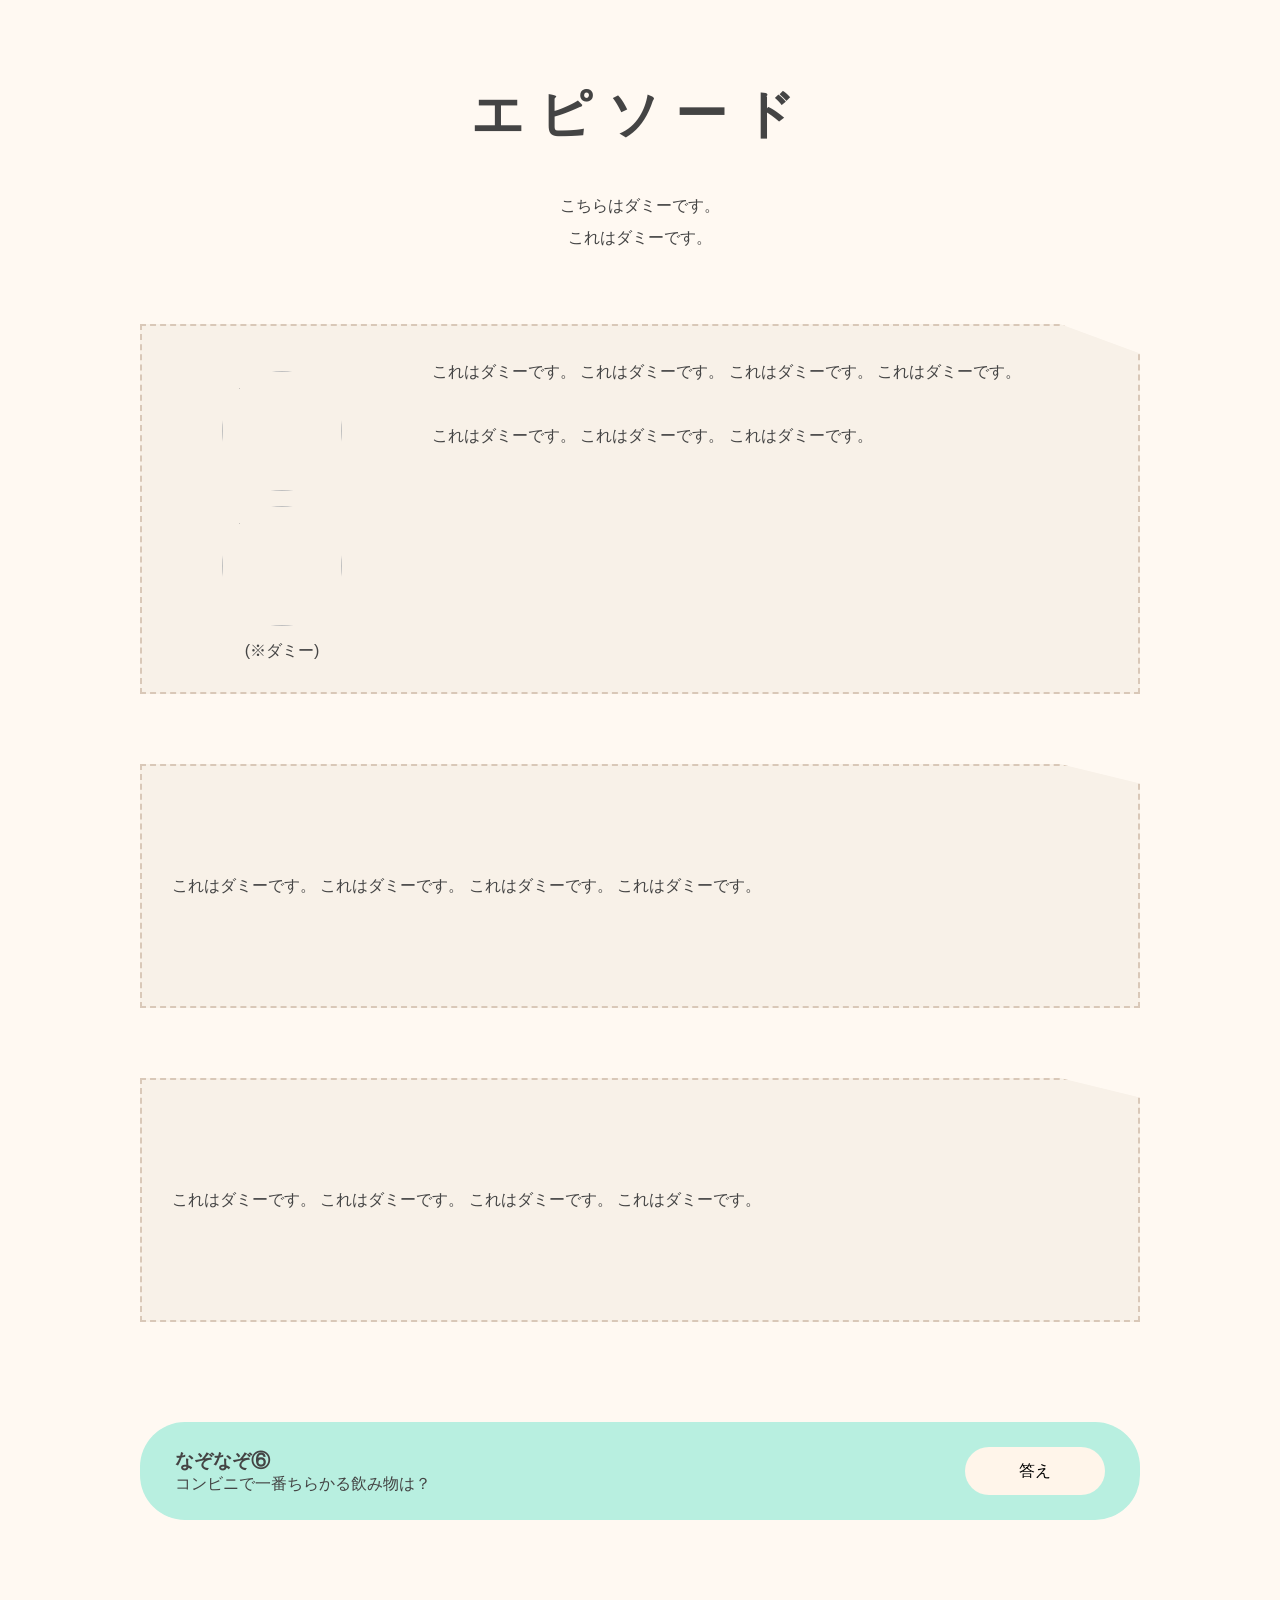
==== episode.html @ 3ba433cc "Add files via upload" ====
<!doctype html>
<html lang="ja">
  <head>
    <meta charset="UTF-8" />
    <meta name="viewport" content="width=device-width, initial-scale=1.0" />

    <title>エピソード</title>

    <link rel="stylesheet" href="css/episode.css" />
  </head>

  <body>
    <section class="episode">
      <h2>エピソード</h2>

      <p class="intro">
        こちらはダミーです。
        <br />
        これはダミーです。
      </p>

      <!-- エピソード１ -->

      <div class="episode-box">
        <div class="images">
          <img src="img/photo1.png" alt="" />
          <img src="img/photo2.png" alt="" />

          <p>(※ダミー)</p>
        </div>

        <div class="text">
          <p>
            これはダミーです。 これはダミーです。 これはダミーです。 これはダミーです。

            <br />
            <br />

            これはダミーです。 これはダミーです。 これはダミーです。
          </p>
        </div>
      </div>

      <!-- エピソード２ -->

      <div class="episode-box">
        <div class="text full">
          <p>これはダミーです。 これはダミーです。 これはダミーです。 これはダミーです。</p>
        </div>
      </div>

      <!-- エピソード３ -->

      <div class="episode-box">
        <div class="text full">
          <p>これはダミーです。 これはダミーです。 これはダミーです。 これはダミーです。</p>
        </div>
      </div>
    </section>

    <section class="quiz">
      <div class="quiz-box">
        <div>
          <h3>なぞなぞ⑥</h3>

          <p>コンビニで一番ちらかる飲み物は？</p>
        </div>

        <button>答え</button>
      </div>
    </section>
  </body>
</html>
---- css/episode.css ----
* {
  margin: 0;
  padding: 0;
  box-sizing: border-box;
}

body {
  background: #fff9f2;
  font-family: "Noto Sans JP", sans-serif;
  color: #444;
}

section {
  width: 1000px;
  margin: 80px auto;
}

h2 {
  text-align: center;
  font-size: 52px;
  letter-spacing: 15px;
  margin-bottom: 40px;
}

.intro {
  text-align: center;
  line-height: 2;
  margin-bottom: 70px;
}

/* エピソード */

.episode-box {
  display: flex;

  gap: 40px;

  background: #f8f1e8;

  border: 2px dashed #d9c8b8;

  padding: 30px;

  margin-bottom: 70px;

  clip-path: polygon(0 0, 92% 0, 100% 8%, 100% 100%, 0 100%);
}

.images {
  width: 220px;

  text-align: center;
}

.images img {
  width: 120px;

  height: 120px;

  border-radius: 50%;

  object-fit: cover;

  display: block;

  margin: 15px auto;
}

.text {
  flex: 1;

  line-height: 2;
}

.full {
  width: 100%;

  min-height: 180px;

  display: flex;

  align-items: center;
}

/* なぞなぞ */

.quiz {
  margin-top: 100px;
}

.quiz-box {
  background: #b8efe0;

  padding: 25px 35px;

  border-radius: 45px;

  display: flex;

  justify-content: space-between;

  align-items: center;
}

.quiz button {
  width: 140px;

  height: 48px;

  border: none;

  background: #fff5ea;

  border-radius: 25px;

  cursor: pointer;

  font-size: 16px;
}
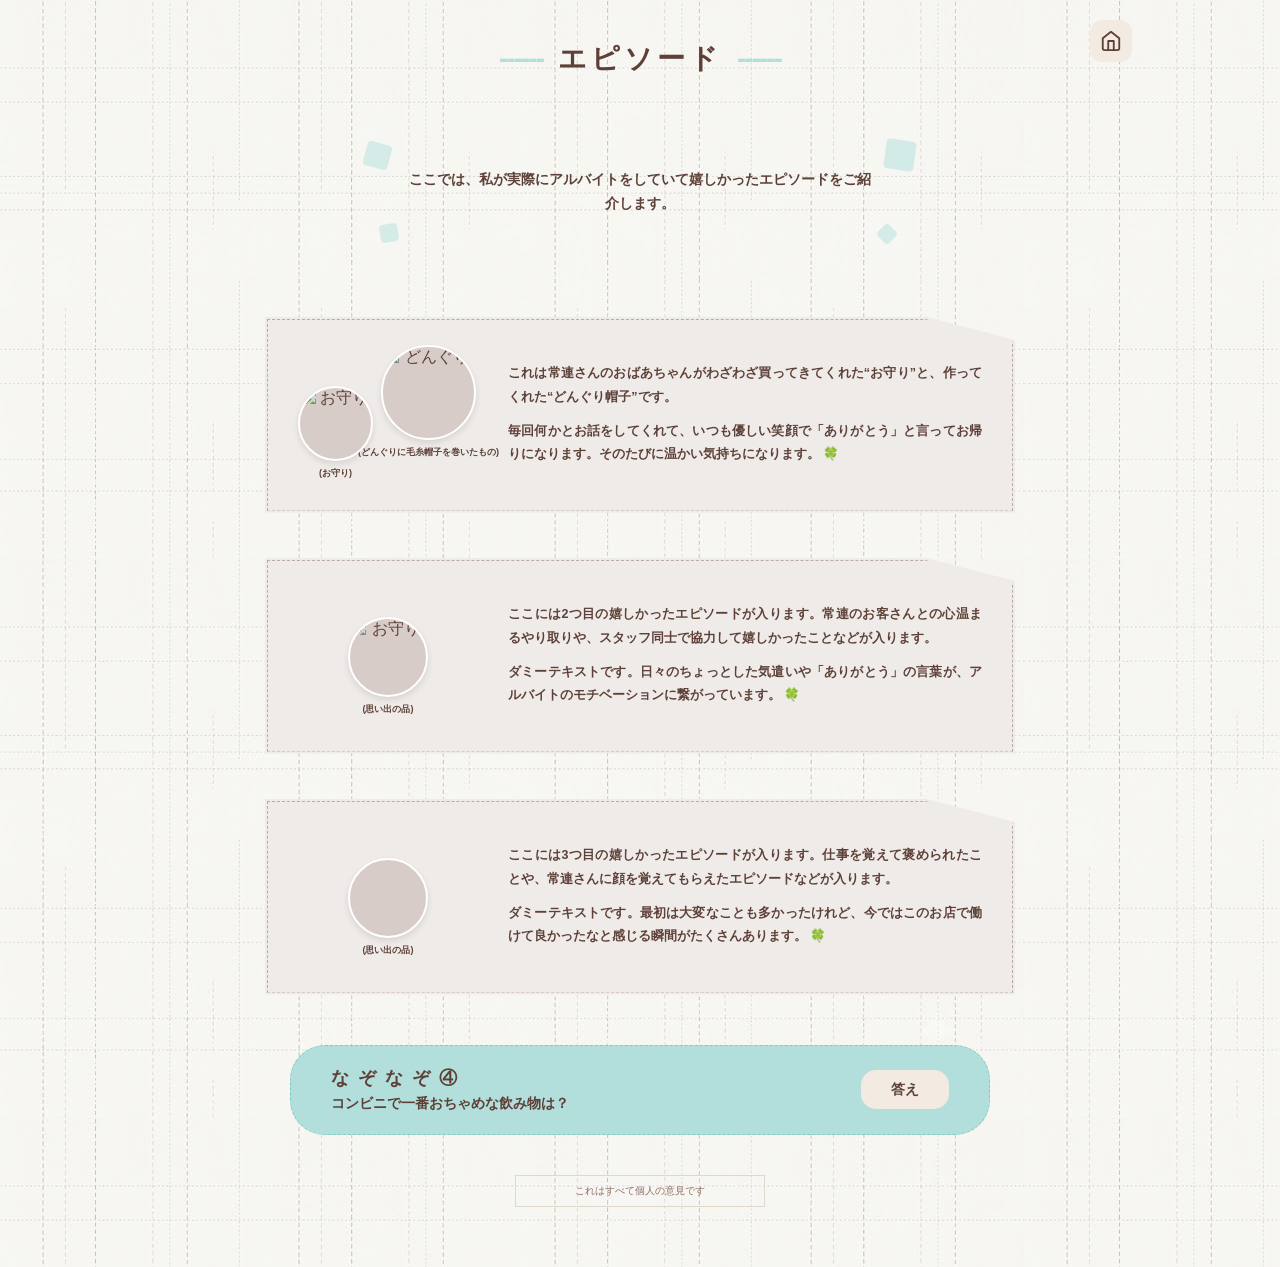
==== commit a951fd4c: "Add files via upload" ====
--- a/episode.html
+++ b/episode.html
@@ -1,73 +1,112 @@
-<!doctype html>
+<!DOCTYPE html>
 <html lang="ja">
-  <head>
-    <meta charset="UTF-8" />
-    <meta name="viewport" content="width=device-width, initial-scale=1.0" />
+<head>
+  <meta charset="UTF-8">
+  <meta name="viewport" content="width=device-width, initial-scale=1.0">
+  <title>エピソード</title>
+  <link rel="stylesheet" href="css/episode.css">
+</head>
+<body>
 
-    <title>エピソード</title>
+  <div class="container">
+    <!-- ホームボタン -->
+    <a href="index.html" class="home-btn">
+      <svg width="22" height="22" viewBox="0 0 24 24" fill="none" stroke="#5d4037" stroke-width="2" stroke-linecap="round" stroke-linejoin="round">
+        <path d="M3 9l9-7 9 7v11a2 2 0 0 1-2 2H5a2 2 0 0 1-2-2z"></path>
+        <polyline points="9 22 9 12 15 12 15 22"></polyline>
+      </svg>
+    </a>
 
-    <link rel="stylesheet" href="css/episode.css" />
-  </head>
+ <!-- メインタイトル -->
+<h1 class="section-title">エピソード</h1>
 
-  <body>
-    <section class="episode">
-      <h2>エピソード</h2>
+<!-- 紹介文 ＆ 背景の四角形装飾 -->
+<div class="intro-wrapper">
+  <div class="deco-square square1"></div>
+  <div class="deco-square square2"></div>
+  <div class="deco-square square3"></div>
+  <div class="deco-square square4"></div>
+  <p class="intro-text">ここでは、私が実際にアルバイトをしていて嬉しかったエピソードをご紹介します。</p>
+</div>
+    <!-- エピソードリスト -->
+    <div class="episode-layout">
+      
+      <!-- エピソード 1 -->
+      <article class="episode-card">
+        <div class="card-inner">
+          <!-- 左側：画像エリア -->
+          <div class="image-area">
+            <div class="img-wrapper thumb-donguri">
+              <div class="circle-img">
+                 <img src="img/どんぐり.png" alt="どんぐり"> 
+              </div>
+              <span>(どんぐりに毛糸帽子を巻いたもの)</span>
+            </div>
+            <div class="img-wrapper thumb-omamori">
+              <div class="circle-img">
+                 <img src="img/お守り.png" alt="お守り">
+              </div>
+              <span>(お守り)</span>
+            </div>
+          </div>
+          <!-- 右側：テキストエリア -->
+          <div class="text-area">
+            <p>これは常連さんのおばあちゃんがわざわざ買ってきてくれた“お守り”と、作ってくれた“どんぐり帽子”です。</p>
+            <p>毎回何かとお話をしてくれて、いつも優しい笑顔で「ありがとう」と言ってお帰りになります。そのたびに温かい気持ちになります。 🍀</p>
+          </div>
+        </div>
+      </article>
 
-      <p class="intro">
-        こちらはダミーです。
-        <br />
-        これはダミーです。
-      </p>
+      <!-- エピソード 2 (ダミー) -->
+      <article class="episode-card">
+        <div class="card-inner">
+          <div class="image-area">
+            <div class="img-wrapper">
+              <div class="circle-img">
+              <img src="img/お守り.png" alt="お守り">
+              </div>
+              <span>(思い出の品)</span>
+            </div>
+          </div>
+          <div class="text-area">
+            <p>ここには2つ目の嬉しかったエピソードが入ります。常連のお客さんとの心温まるやり取りや、スタッフ同士で協力して嬉しかったことなどが入ります。</p>
+            <p>ダミーテキストです。日々のちょっとした気遣いや「ありがとう」の言葉が、アルバイトのモチベーションに繋がっています。 🍀</p>
+          </div>
+        </div>
+      </article>
 
-      <!-- エピソード１ -->
+      <!-- エピソード 3 (ダミー) -->
+      <article class="episode-card">
+        <div class="card-inner">
+          <div class="image-area">
+            <div class="img-wrapper">
+              <div class="circle-img"></div>
+              <span>(思い出の品)</span>
+            </div>
+          </div>
+          <div class="text-area">
+            <p>ここには3つ目の嬉しかったエピソードが入ります。仕事を覚えて褒められたことや、常連さんに顔を覚えてもらえたエピソードなどが入ります。</p>
+            <p>ダミーテキストです。最初は大変なことも多かったけれど、今ではこのお店で働けて良かったなと感じる瞬間がたくさんあります。 🍀</p>
+          </div>
+        </div>
+      </article>
 
-      <div class="episode-box">
-        <div class="images">
-          <img src="img/photo1.png" alt="" />
-          <img src="img/photo2.png" alt="" />
+    </div>
 
-          <p>(※ダミー)</p>
-        </div>
+    <!-- なぞなぞボックス ④ -->
+    <div class="nazonazo-box">
+      <div class="nazonazo-left">
+        <h3>な ぞ な ぞ ④</h3>
+        <p>コンビニで一番おちゃめな飲み物は？</p>
+      </div>
+      <button class="answer-btn">答え</button>
+    </div>
 
-        <div class="text">
-          <p>
-            これはダミーです。 これはダミーです。 これはダミーです。 これはダミーです。
-
-            <br />
-            <br />
-
-            これはダミーです。 これはダミーです。 これはダミーです。
-          </p>
-        </div>
-      </div>
-
-      <!-- エピソード２ -->
-
-      <div class="episode-box">
-        <div class="text full">
-          <p>これはダミーです。 これはダミーです。 これはダミーです。 これはダミーです。</p>
-        </div>
-      </div>
-
-      <!-- エピソード３ -->
-
-      <div class="episode-box">
-        <div class="text full">
-          <p>これはダミーです。 これはダミーです。 これはダミーです。 これはダミーです。</p>
-        </div>
-      </div>
-    </section>
-
-    <section class="quiz">
-      <div class="quiz-box">
-        <div>
-          <h3>なぞなぞ⑥</h3>
-
-          <p>コンビニで一番ちらかる飲み物は？</p>
-        </div>
-
-        <button>答え</button>
-      </div>
-    </section>
-  </body>
-</html>
+    <!-- フッター -->
+    <div class="footer-note">
+      これはすべて個人の意見です
+    </div>
+  </div>
+<script src="js/js/script.js"></script>
+</body>
+</html>
--- a/css/episode.css
+++ b/css/episode.css
@@ -1,119 +1,515 @@
-* {
+/* --- 全体ベーススタイル --- */
+*, *::before, *::after {
+  box-sizing: border-box;
   margin: 0;
   padding: 0;
-  box-sizing: border-box;
 }
 
 body {
-  background: #fff9f2;
-  font-family: "Noto Sans JP", sans-serif;
-  color: #444;
-}
-
-section {
-  width: 1000px;
-  margin: 80px auto;
-}
-
-h2 {
+  font-family: 'Helvetica Neue', Arial, 'Hiragino Kaku Gothic ProN', 'Hiragino Sans', Meiryo, sans-serif;
+  background-color: #faf8f5;
+  color: #5d4037;
+  display: flex;
+  justify-content: center;
+  overflow-x: hidden; /* 画面外への予期せぬはみ出しを完全に防ぐ安全ガード */
+  /* 👇 画像の上に「70%の濃さのベース色(#faf8f5)」を重ねて画像を薄く見せる指定 */
+  background-image: 
+    url("gazou.jpg");
+}
+
+/* メインコンテナ */
+.container {
+  position: relative;
+  width: 100%;
+  max-width: 1024px;
+  padding: 40px;
+  display: flex;
+  flex-direction: column;
+  align-items: center;
+}
+
+/* ホームボタン */
+.home-btn {
+  position: absolute;
+  top: 20px;
+  right: 20px;
+  background-color: #f3ebe1;
+  border-radius: 12px;
+  padding: 10px;
+  display: flex;
+  justify-content: center;
+  align-items: center;
+  text-decoration: none;
+  z-index: 10;
+  transition: background-color 0.3s ease, opacity 0.3s ease, transform 0.3s ease, box-shadow 0.3s ease;
+}
+
+.home-btn:hover {
+  background-color: #f3ebe1;
+  opacity: 0.8;
+  transform: translateY(-1.5px);
+  box-shadow: 0 3px 8px rgba(93, 64, 55, 0.15);
+}
+
+/* --- タイトルエリア --- */
+.title-wrapper {
+  margin-top: 20px;
+  margin-bottom: 20px;
+  padding: 10px 20px;
+}
+
+.section-title {
+  font-size: 24px;
+  position: relative;
+  letter-spacing: 4px;
   text-align: center;
-  font-size: 52px;
-  letter-spacing: 15px;
+}
+
+.section-title::before, 
+.section-title::after {
+  content: "------";
+  color: #b2dfdb;
+  margin: 0 15px;
+  letter-spacing: -2px;
+}
+
+/* --- intro-text 周りの四角形装飾エリア --- */
+.intro-wrapper {
+  position: relative;
+  margin-bottom: 60px;
+  padding: 15px 30px;
+  display: flex;
+  justify-content: center;
+  align-items: center;
+  max-width: 550px;
+  width: 100%;
+}
+
+.intro-text {
+  position: relative;
+  z-index: 2; /* 四角形装飾の上に文字を表示 */
+  font-size: 12px;
+  font-weight: bold;
+  text-align: center;
+  line-height: 1.8;
+  padding: 5px 10px;
+}
+
+/* intro背景のプカプカ四角形（四隅配置） */
+.deco-square {
+  position: absolute;
+  background-color: #b2dfdb;
+  opacity: 0.5;
+  z-index: 1;
+  border-radius: 4px;
+}
+
+.square1 { 
+  width: 25px; 
+  height: 25px; 
+  left: 0px; 
+  top: -5px; 
+  transform: rotate(15deg); 
+  background-color: #b2dfdb;
+}
+
+.square2 { 
+  width: 18px; 
+  height: 18px; 
+  left: 15px; 
+  bottom: -5px; 
+  transform: rotate(-10deg); 
+  background-color: #b2dfdb;
+}
+
+.square3 { 
+  width: 30px; 
+  height: 30px; 
+  right: 0px; 
+  top: -8px; 
+  transform: rotate(8deg); 
+  background-color: #b2dfdb;
+}
+
+.square4 { 
+  width: 16px; 
+  height: 16px; 
+  right: 20px; 
+  bottom: -5px; 
+  transform: rotate(45deg); 
+  background-color: #b2dfdb;
+}
+
+/* ===================================================
+   📱 デフォルト：スマホ版ベース (402px以下基準)
+   =================================================== */
+.episode-layout {
+  display: flex;
+  flex-direction: column;
+  gap: 35px;
+  width: 100%;
+  margin-bottom: 50px;
+}
+
+/* 右上カットの点線エピソードカード */
+.episode-card {
+  width: 100%;
+  background-color: #efebe9;
+  padding: 2px;
+  position: relative;
+  clip-path: polygon(0 0, 88% 0, 100% 12%, 100% 100%, 0 100%);
+}
+
+.card-inner {
+  width: 100%;
+  height: 100%;
+  border: 1.5px dashed #bcaaa4;
+  clip-path: polygon(0 0, 88% 0, 100% 12%, 100% 100%, 0 100%);
+  padding: 25px 20px;
+  display: flex;
+  flex-direction: column;
+  gap: 20px;
+  align-items: center;
+}
+
+/* 画像エリア設定 */
+.image-area {
+  display: flex;
+  justify-content: center;
+  align-items: flex-end;
+  gap: 15px;
+  width: 100%;
+}
+
+.img-wrapper {
+  display: flex;
+  flex-direction: column;
+  align-items: center;
+  gap: 6px;
+  text-align: center;
+}
+
+.img-wrapper span {
+  font-size: 9px;
+  font-weight: bold;
+  white-space: nowrap;
+}
+
+/* 丸い画像枠 */
+.circle-img {
+  width: 80px;
+  height: 80px;
+  border-radius: 50%;
+  background-color: #d7ccc8;
+  overflow: hidden;
+  border: 2px solid #fff;
+  box-shadow: 0 3px 6px rgba(0,0,0,0.1);
+  display: flex;
+  justify-content: center;
+  align-items: center;
+}
+
+.circle-img img {
+  width: 100%;
+  height: 100%;
+  object-fit: cover;
+}
+
+/* テキストエリア設定 */
+.text-area {
+  font-size: 11.5px;
+  font-weight: bold;
+  line-height: 1.8;
+  text-align: justify;
+}
+
+.text-area p {
+  margin-bottom: 10px;
+}
+
+.text-area p:last-child {
+  margin-bottom: 0;
+}
+
+/* --- なぞなぞ --- */
+.nazonazo-box {
+  width: 100%;
+  max-width: 700px;
+  background-color: #b2dfdb;
+  border-radius: 35px;
+  border: 1px dashed #80cbc4;
+  padding: 20px;
+  display: flex;
+  flex-direction: column;
+  gap: 15px;
+  text-align: center;
   margin-bottom: 40px;
-}
-
-.intro {
+  min-height: 90px;  /* 箱の高さを固定化 */
+  overflow: visible; /* アニメーションでの飛び出しを許可 */
+}
+
+.nazonazo-left h3 {
+  font-size: 18px;
+  margin-bottom: 5px;
+  letter-spacing: 2px;
+}
+
+.nazonazo-left p {
+  font-size: 14px;
+  font-weight: bold;
+}
+
+/* --- 答えボタン（トップページ共通・アニメーション対応版） --- */
+.answer-btn {
+  background-color: #f3ebe1;
+  border: none;
+  padding: 10px 30px;
+  border-radius: 15px;
+  font-size: 14px;
+  cursor: pointer;
+  color: #5d4037;
+  font-weight: bold;
+  
+  /* 2行テキストでも綺麗に中央配置する設定 */
+  display: inline-flex;
+  justify-content: center;
+  align-items: center;
   text-align: center;
-  line-height: 2;
-  margin-bottom: 70px;
-}
-
-/* エピソード */
-
-.episode-box {
-  display: flex;
-
-  gap: 40px;
-
-  background: #f8f1e8;
-
-  border: 2px dashed #d9c8b8;
-
-  padding: 30px;
-
-  margin-bottom: 70px;
-
-  clip-path: polygon(0 0, 92% 0, 100% 8%, 100% 100%, 0 100%);
-}
-
-.images {
-  width: 220px;
-
+  line-height: 1.4;
+
+  /* ふわっと滑らかに動かす設定 */
+  transition: all 0.4s ease;
+}
+
+/* マウスを乗せたとき（未クリック状態） */
+.answer-btn:not(.is-open):hover {
+  opacity: 0.8;
+  transform: translateY(-3px);
+  box-shadow: 0 4px 10px rgba(112, 140, 138, 0.3);
+}
+
+/* クリックして答えが開いたときの状態 */
+.answer-btn.is-open {
+  background-color: #f3ebe1;
+  padding: 10px 30px;     /* 通常時と同じサイズ */
+  transform: scale(1.18); /* 代わりに拡大率を上げて「ぽよっ」とさせる */
+  box-shadow: 0 6px 15px rgba(0, 0, 0, 0.1);
+  cursor: default;
+}
+
+/* --- フッター --- */
+.footer-note {
+  width: 100%;
+  max-width: 250px;
+  border: 1px solid #e0d7cd;
+  padding: 8px;
   text-align: center;
-}
-
-.images img {
-  width: 120px;
-
-  height: 120px;
-
-  border-radius: 50%;
-
-  object-fit: cover;
-
-  display: block;
-
-  margin: 15px auto;
-}
-
-.text {
-  flex: 1;
-
-  line-height: 2;
-}
-
-.full {
-  width: 100%;
-
-  min-height: 180px;
-
-  display: flex;
-
-  align-items: center;
-}
-
-/* なぞなぞ */
-
-.quiz {
-  margin-top: 100px;
-}
-
-.quiz-box {
-  background: #b8efe0;
-
-  padding: 25px 35px;
-
-  border-radius: 45px;
-
-  display: flex;
-
-  justify-content: space-between;
-
-  align-items: center;
-}
-
-.quiz button {
-  width: 140px;
-
-  height: 48px;
-
-  border: none;
-
-  background: #fff5ea;
-
-  border-radius: 25px;
-
-  cursor: pointer;
-
-  font-size: 16px;
-}
+  font-size: 10px;
+  color: #8d6e63;
+  margin-bottom: 20px;
+}
+
+/* ===================================================
+   💻 PC版・タブレット版 (550px以上〜1024px)
+   =================================================== */
+@media (min-width: 550px) {
+  .section-title { 
+    font-size: 28px; 
+    margin-bottom: 70px;
+  }
+
+  .intro-text {
+    font-size: 13.5px;
+  }
+
+  .intro-wrapper {
+    margin-bottom: 80px;
+  }
+
+  .episode-layout {
+    gap: 45px;
+    max-width: 750px;
+  }
+
+  .episode-card {
+    clip-path: polygon(0 0, 88% 0, 100% 12%, 100% 100%, 0 100%);
+  }
+
+  .card-inner {
+    flex-direction: row;
+    align-items: center;
+    justify-content: space-between;
+    gap: 30px;
+    padding: 35px 30px;
+    clip-path: polygon(0 0, 88% 0, 100% 12%, 100% 100%, 0 100%);
+  }
+
+  .image-area {
+    width: auto;
+    flex-shrink: 0;
+    position: relative;
+    height: 120px;
+    width: 180px;
+  }
+  
+  .image-area .img-wrapper {
+    position: absolute;
+  }
+
+  /* どんぐり（大・上側） */
+  .image-area .thumb-donguri {
+    left: 60px;
+    top: -10px;
+    z-index: 2;
+  }
+  .image-area .thumb-donguri .circle-img {
+    width: 95px;
+    height: 95px;
+  }
+
+  /* お守り（小・左下側） */
+  .image-area .thumb-omamori {
+    left: 0px;
+    bottom: -5px;
+    z-index: 3;
+  }
+  .image-area .thumb-omamori .circle-img {
+    width: 75px;
+    height: 75px;
+  }
+
+  .text-area {
+    flex: 1;
+    font-size: 12.5px;
+    line-height: 1.9;
+  }
+
+  .nazonazo-box {
+    flex-direction: row;
+    padding: 20px 40px;
+    justify-content: space-between;
+    align-items: center;
+    gap: 20px;
+  }
+
+  .nazonazo-left {
+    text-align: left;
+  }
+
+  .answer-btn {
+    width: auto;
+    flex-shrink: 0;
+  }
+}
+
+/* ===================================================
+   📐 中間地点レスポンシブ（画面幅 768px 〜 500px 付近）
+   =================================================== */
+@media (max-width: 768px) {
+  .container {
+    padding: 30px 20px;
+  }
+
+  @media (max-width: 680px) and (min-width: 403px) {
+    .card-inner {
+      flex-direction: column;
+      gap: 20px;
+      padding: 25px 20px;
+    }
+    .image-area {
+      position: relative;
+      margin: 10px 0;
+    }
+    .text-area {
+      font-size: 12px;
+      text-align: center;
+    }
+  }
+}
+
+/* ===================================================
+   📱 スマホ専用の微調整（550px以下）
+   =================================================== */
+@media (max-width: 550px) {
+  .container {
+    padding: 20px 15px;
+  }
+
+  .home-btn {
+    top: 15px;
+    right: 15px;
+    padding: 8px;
+  }
+
+  .section-title {
+    font-size: 20px;
+    margin-bottom: 25px;
+  }
+
+  .section-title::before, 
+  .section-title::after {
+    content: "---";
+    margin: 0 5px;
+  }
+
+  .intro-text {
+    font-size: 11px;
+  }
+
+  .intro-wrapper {
+    margin-bottom: 30px;
+  }
+
+  .episode-layout {
+    gap: 25px;
+  }
+
+  .card-inner {
+    padding: 20px 15px;
+  }
+
+  .text-area {
+    font-size: 11px;
+  }
+
+  .nazonazo-box {
+    flex-direction: row;
+    justify-content: space-between;
+    align-items: center;
+    gap: 8px;
+    padding: 12px 15px;
+    border-radius: 20px;
+    margin-bottom: 35px;
+    width: 100%;
+    min-height: 80px;
+  }
+
+  .nazonazo-left h3 {
+    font-size: 14px;
+    margin-bottom: 3px;
+  }
+
+  .nazonazo-left p {
+    font-size: 11px;
+    line-height: 1.3;
+  }
+
+  /* スマホ版答えボタン */
+  .answer-btn,
+  .answer-btn:not(.is-open) {
+    width: auto;
+    min-width: 65px;
+    padding: 8px 12px;
+    font-size: 12px;
+    flex-shrink: 0;
+  }
+
+  .answer-btn.is-open {
+    padding: 8px 17px;
+    font-size: 11px;
+    line-height: 1.3;
+    max-width: 170px;
+    margin-right: 5px;
+    transform: scale(1.02); /* スマホ崩れを防ぐため拡大率は控えめ */
+  }
+}
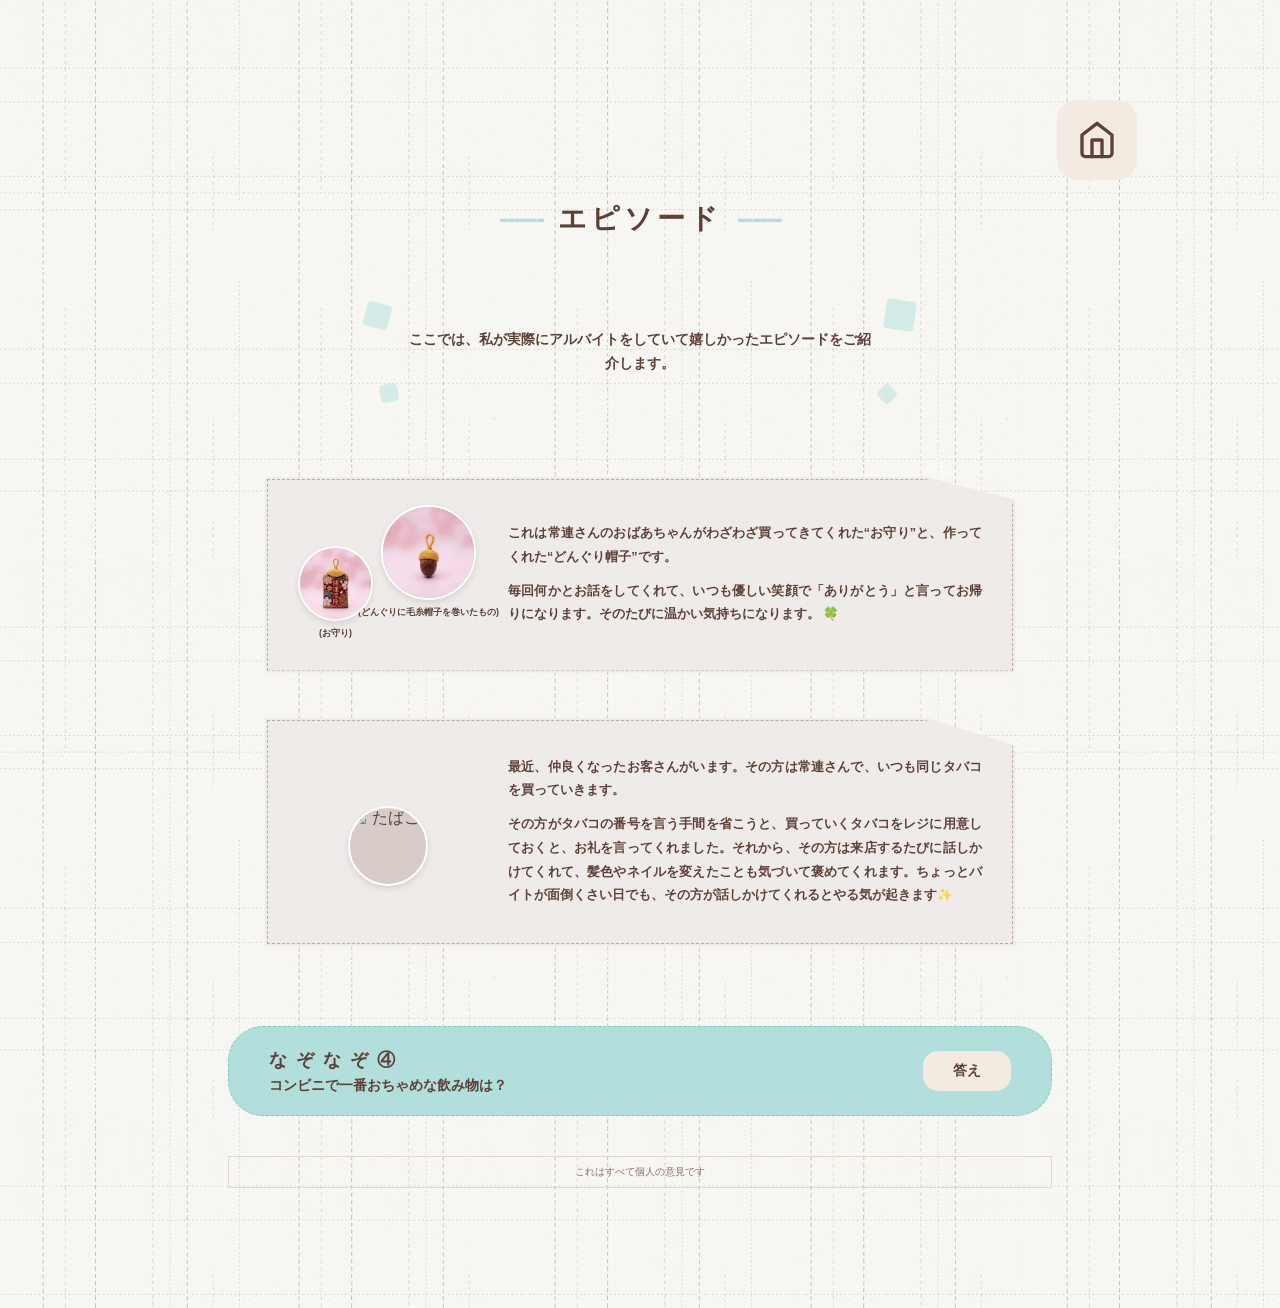
==== commit 8902087c: "Add files via upload" ====
--- a/episode.html
+++ b/episode.html
@@ -11,7 +11,7 @@
   <div class="container">
     <!-- ホームボタン -->
     <a href="index.html" class="home-btn">
-      <svg width="22" height="22" viewBox="0 0 24 24" fill="none" stroke="#5d4037" stroke-width="2" stroke-linecap="round" stroke-linejoin="round">
+      <svg width="40" height="40" viewBox="0 0 24 24" fill="none" stroke="#5d4037" stroke-width="2" stroke-linecap="round" stroke-linejoin="round">
         <path d="M3 9l9-7 9 7v11a2 2 0 0 1-2 2H5a2 2 0 0 1-2-2z"></path>
         <polyline points="9 22 9 12 15 12 15 22"></polyline>
       </svg>
@@ -63,33 +63,18 @@
           <div class="image-area">
             <div class="img-wrapper">
               <div class="circle-img">
-              <img src="img/お守り.png" alt="お守り">
+              <img src="img/tabako.jpg" alt="たばこ">
               </div>
-              <span>(思い出の品)</span>
+              <span></span>
             </div>
           </div>
           <div class="text-area">
-            <p>ここには2つ目の嬉しかったエピソードが入ります。常連のお客さんとの心温まるやり取りや、スタッフ同士で協力して嬉しかったことなどが入ります。</p>
-            <p>ダミーテキストです。日々のちょっとした気遣いや「ありがとう」の言葉が、アルバイトのモチベーションに繋がっています。 🍀</p>
+            <p>最近、仲良くなったお客さんがいます。その方は常連さんで、いつも同じタバコを買っていきます。</p>
+            <p>その方がタバコの番号を言う手間を省こうと、買っていくタバコをレジに用意しておくと、お礼を言ってくれました。それから、その方は来店するたびに話しかけてくれて、髪色やネイルを変えたことも気づいて褒めてくれます。ちょっとバイトが面倒くさい日でも、その方が話しかけてくれるとやる気が起きます✨</p>
           </div>
         </div>
       </article>
 
-      <!-- エピソード 3 (ダミー) -->
-      <article class="episode-card">
-        <div class="card-inner">
-          <div class="image-area">
-            <div class="img-wrapper">
-              <div class="circle-img"></div>
-              <span>(思い出の品)</span>
-            </div>
-          </div>
-          <div class="text-area">
-            <p>ここには3つ目の嬉しかったエピソードが入ります。仕事を覚えて褒められたことや、常連さんに顔を覚えてもらえたエピソードなどが入ります。</p>
-            <p>ダミーテキストです。最初は大変なことも多かったけれど、今ではこのお店で働けて良かったなと感じる瞬間がたくさんあります。 🍀</p>
-          </div>
-        </div>
-      </article>
 
     </div>
 
--- a/css/episode.css
+++ b/css/episode.css
@@ -22,7 +22,7 @@
   position: relative;
   width: 100%;
   max-width: 1024px;
-  padding: 40px;
+  padding: 100px;
   display: flex;
   flex-direction: column;
   align-items: center;
@@ -31,11 +31,11 @@
 /* ホームボタン */
 .home-btn {
   position: absolute;
-  top: 20px;
-  right: 20px;
+  top: 100px;
+  right: 15px;
   background-color: #f3ebe1;
-  border-radius: 12px;
-  padding: 10px;
+  border-radius: 20px;
+  padding: 20px;
   display: flex;
   justify-content: center;
   align-items: center;
@@ -46,7 +46,7 @@
 
 .home-btn:hover {
   background-color: #f3ebe1;
-  opacity: 0.8;
+  opacity: 0.9;
   transform: translateY(-1.5px);
   box-shadow: 0 3px 8px rgba(93, 64, 55, 0.15);
 }
@@ -63,6 +63,7 @@
   position: relative;
   letter-spacing: 4px;
   text-align: center;
+  margin-top: 100px;
 }
 
 .section-title::before, 
@@ -148,7 +149,7 @@
   flex-direction: column;
   gap: 35px;
   width: 100%;
-  margin-bottom: 50px;
+  margin-bottom: 80px;
 }
 
 /* 右上カットの点線エピソードカード */
@@ -234,7 +235,7 @@
 /* --- なぞなぞ --- */
 .nazonazo-box {
   width: 100%;
-  max-width: 700px;
+  max-width: 1100px;
   background-color: #b2dfdb;
   border-radius: 35px;
   border: 1px dashed #80cbc4;
@@ -300,7 +301,7 @@
 /* --- フッター --- */
 .footer-note {
   width: 100%;
-  max-width: 250px;
+  max-width: 1100px;
   border: 1px solid #e0d7cd;
   padding: 8px;
   text-align: center;
@@ -438,7 +439,7 @@
   .home-btn {
     top: 15px;
     right: 15px;
-    padding: 8px;
+    padding: 15px;
   }
 
   .section-title {
